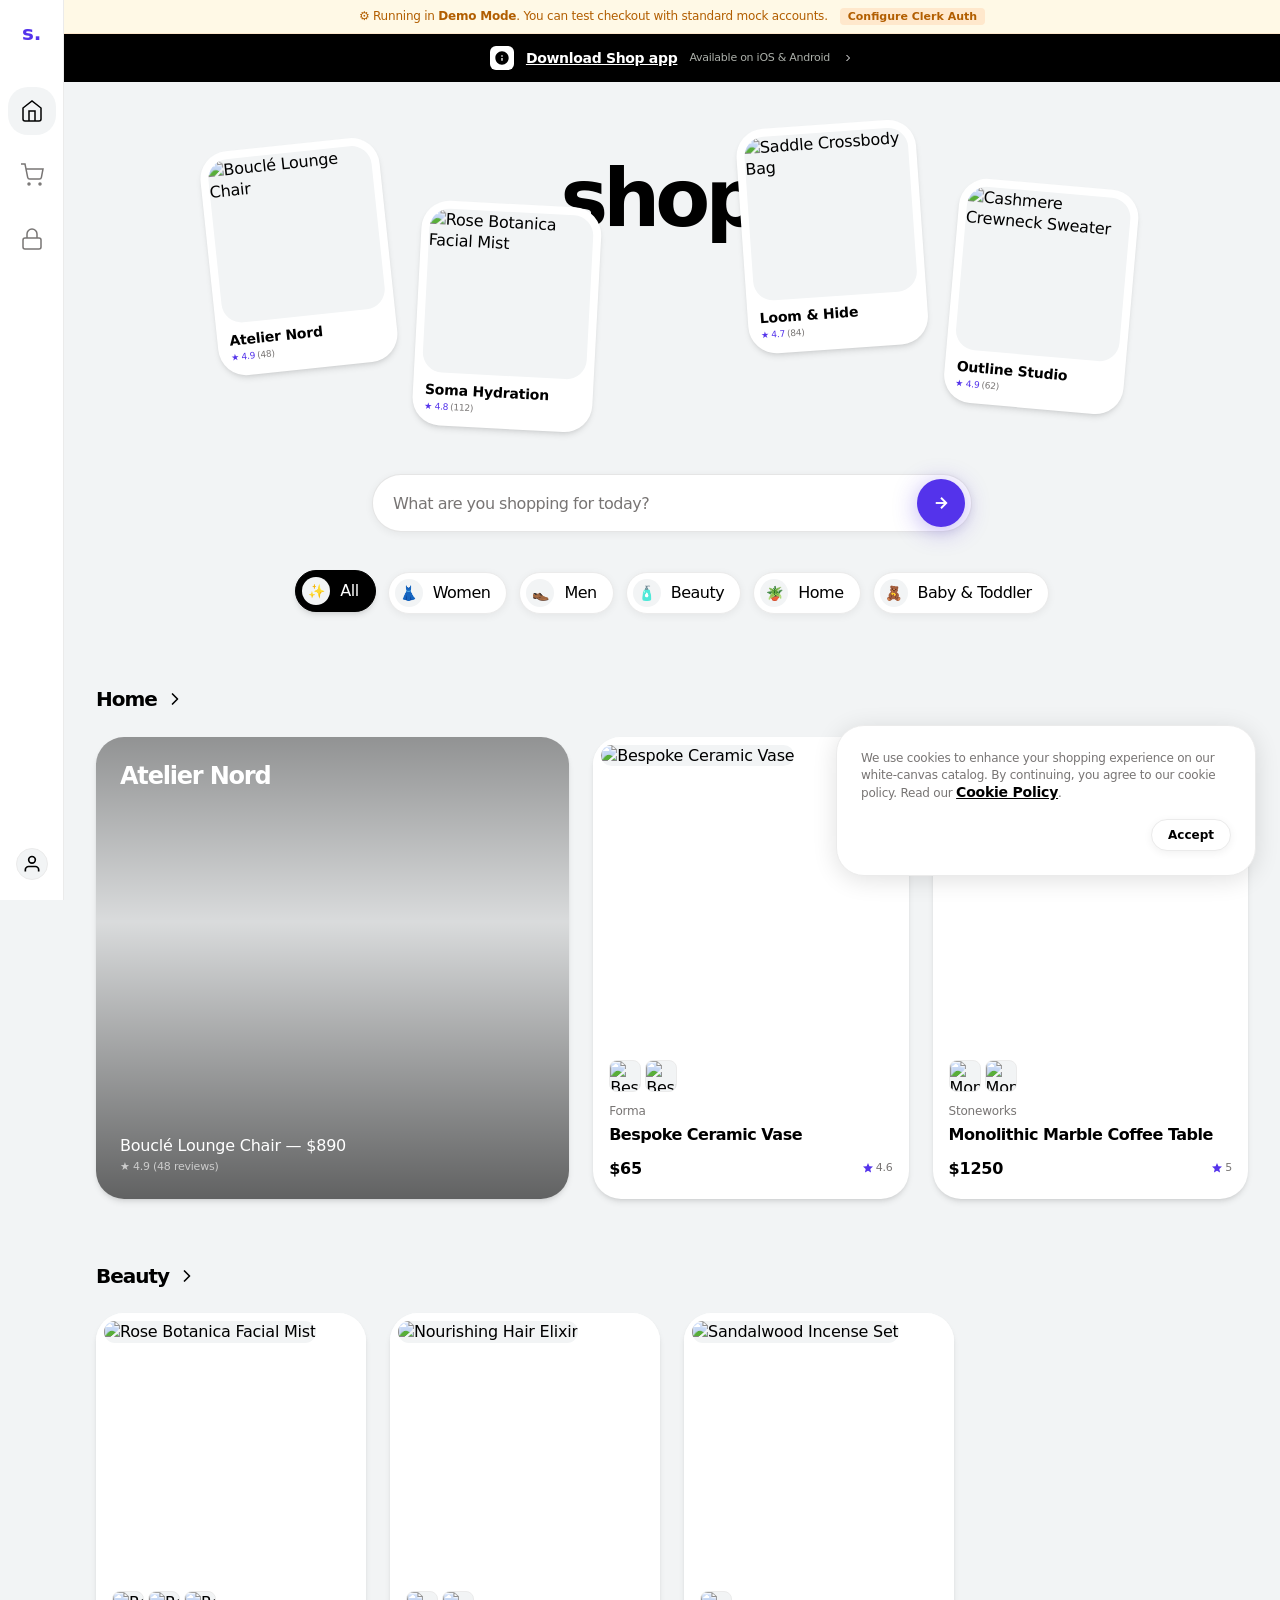
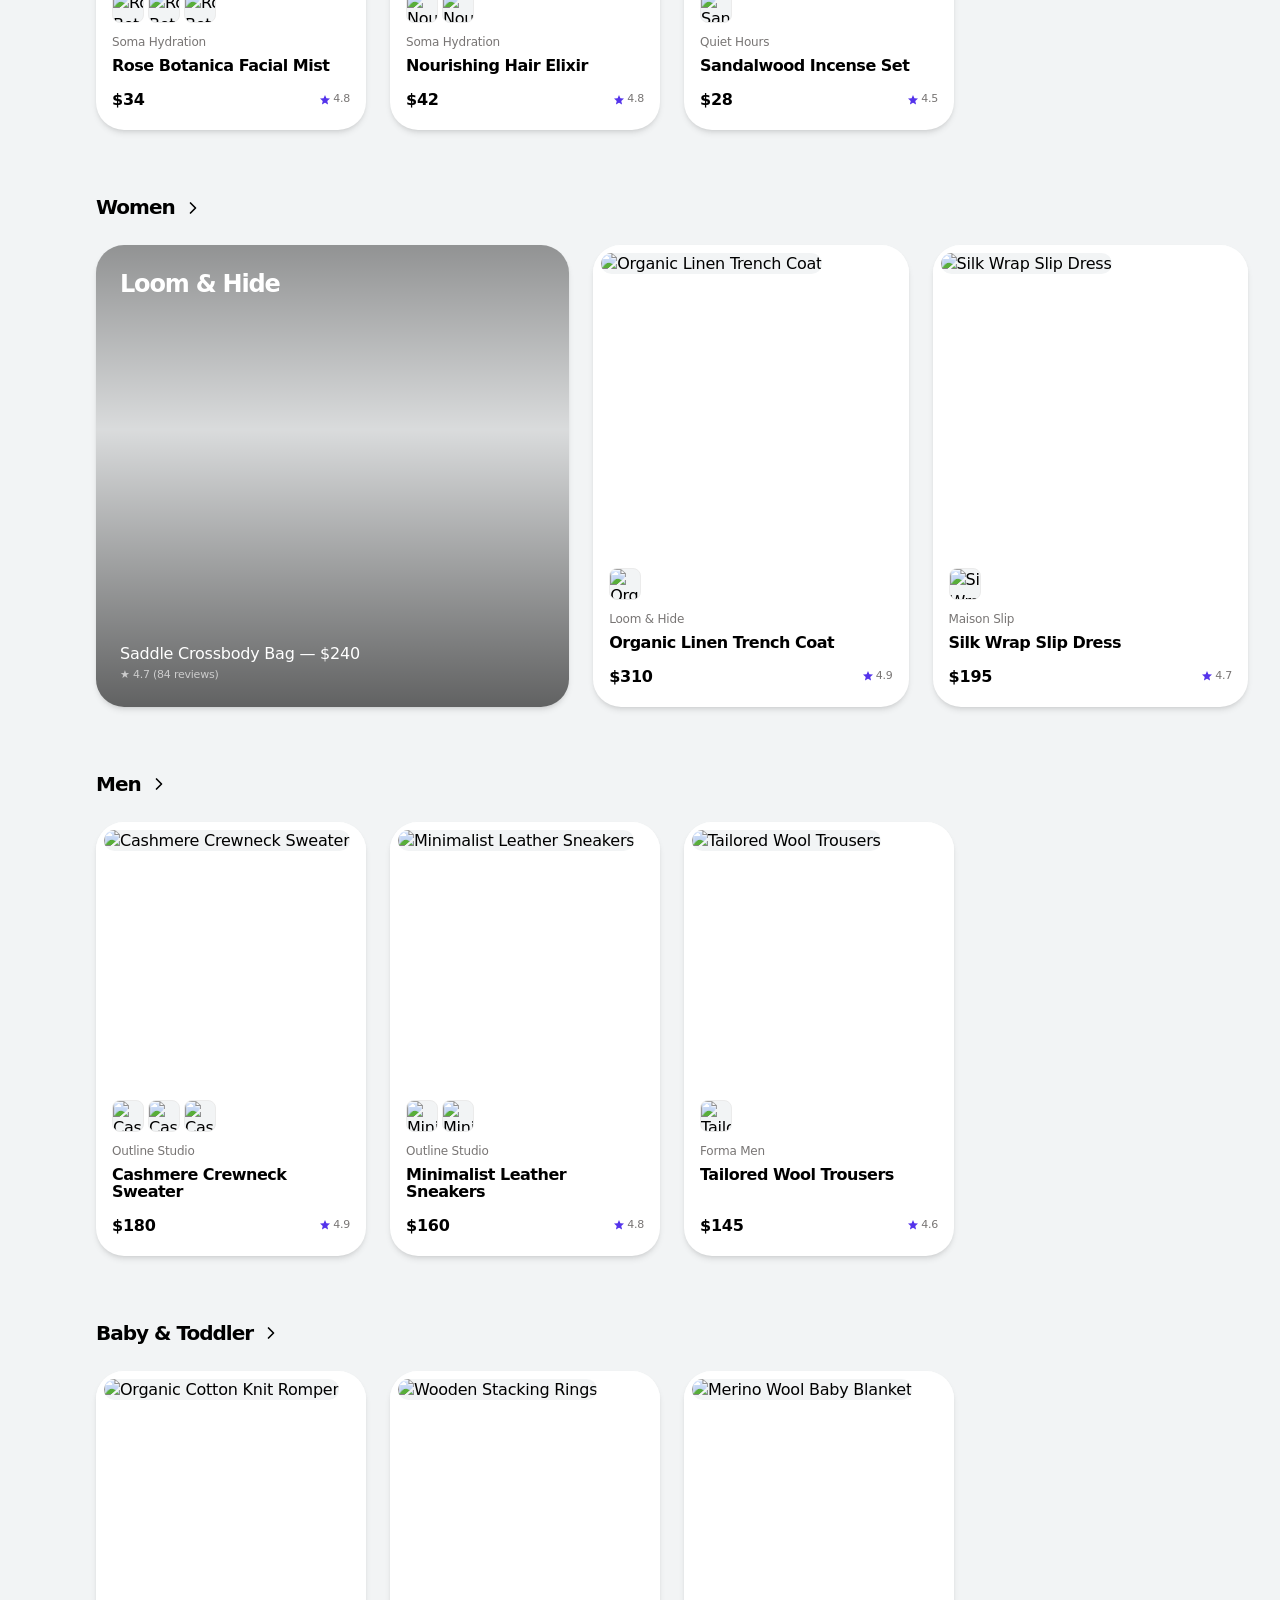
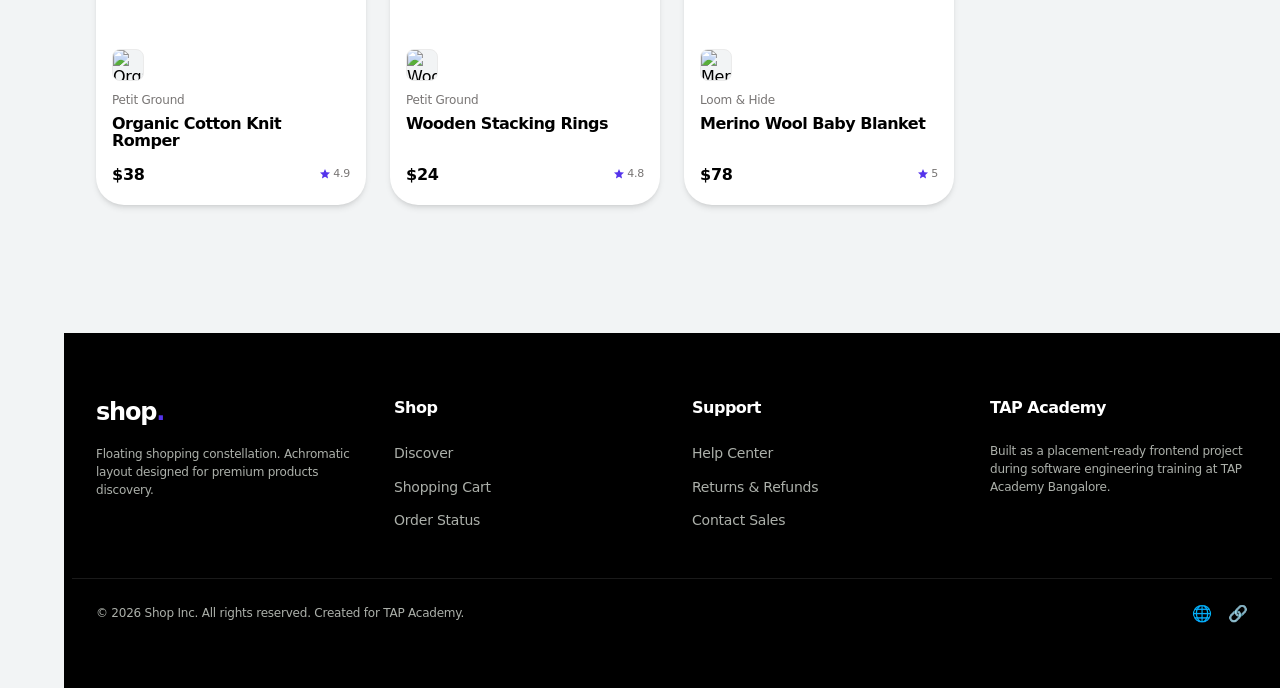
==== index.html @ f5c94510 "Initial commit: Shop floating shopping constellation storefront with Clerk auth fallback" ====
<!DOCTYPE html>
<html lang="en">
<head>
  <meta charset="UTF-8">
  <meta name="viewport" content="width=device-width, initial-scale=1.0">
  <title>Shop — Floating Shopping Constellation</title>
  <!-- SEO Meta Tags -->
  <meta name="description" content="Shop runs on a white-canvas discovery model where premium products float as large, heavily-rounded cards above a centered search bar.">
  <link rel="stylesheet" href="index.css">
</head>
<body>
  <div class="app-container">
    <!-- Persistent Left Sidebar Nav Rail -->
    <aside class="sidebar-nav-rail">
      <div class="sidebar-logo" onclick="window.location.href='index.html'">s<span>.</span></div>
      
      <nav class="sidebar-menu">
        <a href="index.html" class="sidebar-item active" id="nav-home" title="Discover">
          <svg viewBox="0 0 24 24">
            <path d="M3 9l9-7 9 7v11a2 2 0 0 1-2 2H5a2 2 0 0 1-2-2z"/>
            <polyline points="9 22 9 12 15 12 15 22"/>
          </svg>
        </a>
        <a href="cart.html" class="sidebar-item" id="nav-cart" title="Shopping Cart">
          <svg viewBox="0 0 24 24">
            <circle cx="9" cy="21" r="1"/>
            <circle cx="20" cy="21" r="1"/>
            <path d="M1 1h4l2.68 13.39a2 2 0 0 0 2 1.61h9.72a2 2 0 0 0 2-1.61L23 6H6"/>
          </svg>
          <span class="cart-badge" style="display: none;">0</span>
        </a>
        <a href="checkout.html" class="sidebar-item" id="nav-checkout" title="Checkout">
          <svg viewBox="0 0 24 24">
            <rect x="3" y="11" width="18" height="11" rx="2" ry="2"/>
            <path d="M7 11V7a5 5 0 0 1 10 0v4"/>
          </svg>
        </a>
      </nav>

      <div class="sidebar-profile" id="user-profile-trigger" title="Account Login">
        <!-- Rendered dynamically by app.js -->
      </div>
    </aside>

    <!-- Main Workspace -->
    <div class="main-wrapper">
      <!-- App Download Banner -->
      <header class="app-download-banner">
        <div class="app-icon">
          <svg viewBox="0 0 24 24"><path d="M12 2C6.48 2 2 6.48 2 12s4.48 10 10 10 10-4.48 10-10S17.52 2 12 2zm1 14h-2v-4h2v4zm0-6h-2V8h2v2z"/></svg>
        </div>
        <a href="https://shop.app" target="_blank" class="app-link">Download Shop app</a>
        <span class="app-subtext">Available on iOS & Android</span>
        <svg class="app-banner-arrow" viewBox="0 0 24 24"><polyline points="9 18 15 12 9 6"/></svg>
      </header>

      <!-- Page Content -->
      <main class="content-container">
        <!-- Hero Section with Floating Shopping Constellation -->
        <section class="hero-section">
          <div class="hero-constellation" id="constellation-wrapper">
            <!-- Floating cards rendered dynamically by app.js -->
          </div>
          <h1 class="brand-wordmark">shop<span>.</span></h1>
        </section>

        <!-- Search with Violet Submit -->
        <div class="search-container" style="margin: 0 auto var(--spacing-32) auto;">
          <div class="search-input-wrapper">
            <input type="text" id="shop-search-input" class="search-input" placeholder="What are you shopping for today?">
            <button id="shop-search-btn" class="search-submit-btn" aria-label="Submit Search">
              <svg viewBox="0 0 24 24"><line x1="5" y1="12" x2="19" y2="12"/><polyline points="12 5 19 12 12 19"/></svg>
            </button>
          </div>
        </div>

        <!-- Category Pills Row -->
        <div class="category-pills-row" id="category-pills-container">
          <!-- Rendered dynamically by app.js -->
        </div>

        <!-- Store Sections (Grids / Composer) -->
        <div id="store-sections">
          <!-- Rendered dynamically by app.js -->
        </div>
      </main>

      <!-- Footer -->
      <footer>
        <div class="footer-container">
          <div class="footer-col">
            <div class="footer-logo">shop<span>.</span></div>
            <p class="footer-desc">Floating shopping constellation. Achromatic layout designed for premium products discovery.</p>
          </div>
          <div class="footer-col">
            <h4 class="footer-heading">Shop</h4>
            <ul class="footer-links">
              <li><a href="index.html" class="footer-link">Discover</a></li>
              <li><a href="cart.html" class="footer-link">Shopping Cart</a></li>
              <li><a href="checkout.html" class="footer-link">Order Status</a></li>
            </ul>
          </div>
          <div class="footer-col">
            <h4 class="footer-heading">Support</h4>
            <ul class="footer-links">
              <li><a href="#" class="footer-link">Help Center</a></li>
              <li><a href="#" class="footer-link">Returns & Refunds</a></li>
              <li><a href="#" class="footer-link">Contact Sales</a></li>
            </ul>
          </div>
          <div class="footer-col">
            <h4 class="footer-heading">TAP Academy</h4>
            <p class="footer-desc">Built as a placement-ready frontend project during software engineering training at TAP Academy Bangalore.</p>
          </div>
        </div>
        <div class="footer-bottom">
          <div class="footer-copy">&copy; 2026 Shop Inc. All rights reserved. Created for TAP Academy.</div>
          <div class="footer-socials">
            <a href="https://thetapacademy.com" target="_blank" class="footer-social-link" aria-label="Website">🌐</a>
            <a href="https://in.linkedin.com/company/thetapacademy" target="_blank" class="footer-social-link" aria-label="LinkedIn">🔗</a>
          </div>
        </div>
      </footer>
    </div>
  </div>

  <!-- JavaScript Modules -->
  <script src="config.js"></script>
  <script src="products.js"></script>
  <script src="app.js"></script>
</body>
</html>
---- index.css ----
:root {
  /* Colors */
  --color-canvas-mist: #f2f4f5;
  --color-pure-white: #ffffff;
  --color-ink-black: #000000;
  --color-faint-border: #ebebeb;
  --color-muted-gray: #787574;
  --color-cool-stone: #cccccc;
  --color-warm-fog: #acb0aa;
  --color-shop-violet: #5433eb;
  --color-violet-wash: #c0b5f3;
  --color-slate-ink: #332f2d;
  --color-ash-veil: #665a54;

  /* Typography — Font Families */
  --font-gt-standard: 'Inter', ui-sans-serif, system-ui, -apple-system, BlinkMacSystemFont, "Segoe UI", Roboto, sans-serif;
  --font-shopify-sans: 'Inter', ui-sans-serif, system-ui, -apple-system, BlinkMacSystemFont, "Segoe UI", Roboto, sans-serif;

  /* Typography — Scale & Tracking */
  --text-display: 20px;
  --tracking-display: -0.05em;
  --text-body-lg: 16px;
  --tracking-body-lg: -0.031em;
  --text-body: 14px;
  --tracking-body: -0.014em;
  --text-body-sm: 12px;
  --tracking-body-sm: -0.017em;
  --text-caption: 11px;
  --tracking-caption: -0.02px;
  --text-micro: 9px;
  --tracking-micro: -0.058em;

  /* Line Heights */
  --leading-tight: 1.10;
  --leading-normal: 1.33;
  --leading-relaxed: 1.38;

  /* Spacing */
  --spacing-4: 4px;
  --spacing-6: 6px;
  --spacing-8: 8px;
  --spacing-10: 10px;
  --spacing-11: 11px;
  --spacing-12: 12px;
  --spacing-16: 16px;
  --spacing-20: 20px;
  --spacing-24: 24px;
  --spacing-32: 32px;
  --spacing-38: 38px;
  --spacing-40: 40px;
  --spacing-48: 48px;
  --spacing-64: 64px;

  /* Layout */
  --page-max-width: 1200px;
  --section-gap: 64px;
  --element-gap: 12px;

  /* Border Radii */
  --radius-cards: 28px;
  --radius-inner-img: 20px;
  --radius-chips: 9999px;
  --radius-pills: 20px;
  --radius-inputs: 9999px;
  --radius-search: 9999px;
  --radius-buttons: 9999px;

  /* Shadows */
  --shadow-sm: rgba(0, 0, 0, 0.06) 0px 2px 8px 0px;
  --shadow-sm-2: rgba(0, 0, 0, 0.1) 0px 4px 6px -1px, rgba(0, 0, 0, 0.1) 0px 2px 4px -2px;
  --shadow-lg: rgba(0, 0, 0, 0.12) 0px 4px 24px 0px;
  --shadow-lg-2: rgba(69, 36, 219, 0.34) 0px 4px 24px 0px;

  /* Surfaces */
  --surface-canvas: var(--color-canvas-mist);
  --surface-surface: var(--color-pure-white);
  --surface-elevated-card: var(--color-pure-white);
}

/* Base Styles & Resets */
* {
  box-sizing: border-box;
  margin: 0;
  padding: 0;
}

body {
  font-family: var(--font-gt-standard);
  background-color: var(--surface-canvas);
  color: var(--color-ink-black);
  -webkit-font-smoothing: antialiased;
  -moz-osx-font-smoothing: grayscale;
  line-height: var(--leading-normal);
  letter-spacing: var(--tracking-body);
}

a {
  color: inherit;
  text-decoration: none;
  transition: opacity 0.2s ease;
}

a:hover {
  opacity: 0.8;
}

button {
  font-family: inherit;
  border: none;
  background: none;
  cursor: pointer;
  outline: none;
}

input {
  font-family: inherit;
  border: none;
  outline: none;
}

/* App Layout Structure */
.app-container {
  display: flex;
  min-height: 100vh;
}

/* Sidebar Nav Rail */
.sidebar-nav-rail {
  width: 64px;
  background-color: var(--surface-surface);
  position: fixed;
  top: 0;
  left: 0;
  bottom: 0;
  display: flex;
  flex-direction: column;
  align-items: center;
  padding: var(--spacing-20) 0;
  z-index: 100;
  justify-content: space-between;
  border-right: 1px solid var(--color-faint-border);
}

.sidebar-logo {
  font-size: 20px;
  font-weight: 700;
  color: var(--color-shop-violet);
  margin-bottom: var(--spacing-40);
  cursor: pointer;
}

.sidebar-menu {
  display: flex;
  flex-direction: column;
  gap: var(--spacing-16);
  flex-grow: 1;
}

.sidebar-item {
  width: 48px;
  height: 48px;
  display: flex;
  align-items: center;
  justify-content: center;
  border-radius: var(--radius-pills);
  color: var(--color-muted-gray);
  transition: all 0.2s cubic-bezier(0.16, 1, 0.3, 1);
  position: relative;
}

.sidebar-item svg {
  width: 24px;
  height: 24px;
  stroke: currentColor;
  stroke-width: 1.5;
  fill: none;
}

.sidebar-item:hover, .sidebar-item.active {
  color: var(--color-ink-black);
  background-color: var(--color-canvas-mist);
}

.sidebar-item .cart-badge {
  position: absolute;
  top: 4px;
  right: 4px;
  background-color: var(--color-shop-violet);
  color: var(--color-pure-white);
  font-size: var(--text-micro);
  font-weight: 700;
  min-width: 16px;
  height: 16px;
  border-radius: 50%;
  display: flex;
  align-items: center;
  justify-content: center;
  padding: 0 4px;
  border: 1px solid var(--color-pure-white);
}

.sidebar-profile {
  width: 32px;
  height: 32px;
  border-radius: 50%;
  border: 1px solid var(--color-faint-border);
  overflow: hidden;
  cursor: pointer;
  display: flex;
  align-items: center;
  justify-content: center;
  background-color: var(--color-canvas-mist);
}

.sidebar-profile img {
  width: 100%;
  height: 100%;
  object-fit: cover;
}

/* Main Content Area */
.main-wrapper {
  margin-left: 64px;
  flex-grow: 1;
  display: flex;
  flex-direction: column;
  min-height: 100vh;
}

/* App Download Banner */
.app-download-banner {
  background-color: var(--color-ink-black);
  color: var(--color-pure-white);
  height: 48px;
  display: flex;
  align-items: center;
  justify-content: center;
  gap: var(--spacing-12);
  padding: 0 var(--spacing-16);
  font-family: var(--font-shopify-sans);
  z-index: 90;
  width: 100%;
}

.app-icon {
  width: 24px;
  height: 24px;
  border-radius: 6px;
  background-color: var(--color-pure-white);
  display: flex;
  align-items: center;
  justify-content: center;
}

.app-icon svg {
  width: 16px;
  height: 16px;
  fill: var(--color-ink-black);
}

.app-link {
  font-size: var(--text-body);
  font-weight: 700;
  text-decoration: underline;
  letter-spacing: -0.023em;
}

.app-subtext {
  font-size: var(--text-caption);
  color: var(--color-warm-fog);
  letter-spacing: -0.023em;
}

.app-banner-arrow {
  width: 12px;
  height: 12px;
  fill: none;
  stroke: var(--color-pure-white);
  stroke-width: 2;
}

/* Page Contents */
.content-container {
  max-width: var(--page-max-width);
  width: 100%;
  margin: 0 auto;
  padding: var(--spacing-64) var(--spacing-24);
  flex-grow: 1;
}

/* Hero Section */
.hero-section {
  display: flex;
  flex-direction: column;
  align-items: center;
  margin-bottom: var(--spacing-48);
  position: relative;
  width: 100%;
}

/* Floating Constellation Layout */
.hero-constellation {
  display: flex;
  justify-content: center;
  align-items: center;
  position: relative;
  height: 260px;
  width: 100%;
  margin-bottom: var(--spacing-20);
  overflow: visible;
}

/* Wordmark styling */
.brand-wordmark {
  font-size: 80px;
  font-weight: 800;
  color: var(--color-ink-black);
  text-transform: lowercase;
  letter-spacing: -0.06em;
  position: absolute;
  z-index: 1;
  text-align: center;
  pointer-events: none;
}

.brand-wordmark span {
  color: var(--color-shop-violet);
}

/* Floating Cards in Constellation */
.constellation-card {
  position: absolute;
  width: 180px;
  background-color: var(--surface-elevated-card);
  border-radius: var(--radius-cards);
  box-shadow: var(--shadow-sm-2);
  padding: 8px;
  z-index: 2;
  transition: transform 0.5s cubic-bezier(0.16, 1, 0.3, 1), box-shadow 0.3s ease;
  cursor: pointer;
}

.constellation-card:hover {
  transform: translateY(-8px) scale(1.05) !important;
  box-shadow: var(--shadow-lg);
  z-index: 10;
}

.constellation-card .card-img-wrapper {
  aspect-ratio: 1;
  border-radius: var(--radius-inner-img);
  overflow: hidden;
  margin-bottom: var(--spacing-8);
  background-color: var(--color-canvas-mist);
}

.constellation-card img {
  width: 100%;
  height: 100%;
  object-fit: cover;
}

.constellation-card .card-info {
  padding: 0 var(--spacing-4) var(--spacing-4) var(--spacing-4);
}

.constellation-card .brand-name {
  font-size: var(--text-body);
  font-weight: 600;
  letter-spacing: -0.014em;
  color: var(--color-ink-black);
  white-space: nowrap;
  overflow: hidden;
  text-overflow: ellipsis;
}

.constellation-card .rating-row {
  display: flex;
  align-items: center;
  gap: 2px;
  font-size: var(--text-micro);
  color: var(--color-muted-gray);
  margin-top: 2px;
}

.constellation-card .rating-stars {
  color: var(--color-shop-violet);
}

/* Constellation Placement */
.constellation-card.pos-left {
  left: 10%;
  transform: rotate(-6deg) translateY(-20px);
}

.constellation-card.pos-center-left {
  left: 28%;
  transform: rotate(3deg) translateY(40px);
}

.constellation-card.pos-center-right {
  right: 28%;
  transform: rotate(-4deg) translateY(-40px);
}

.constellation-card.pos-right {
  right: 10%;
  transform: rotate(5deg) translateY(20px);
}

/* Search Bar Container */
.search-container {
  width: 100%;
  max-width: 600px;
  position: relative;
  margin-bottom: var(--spacing-32);
  z-index: 20;
}

.search-input-wrapper {
  background-color: var(--surface-surface);
  border-radius: var(--radius-search);
  border: 1px solid rgba(0, 0, 0, 0.1);
  padding: 4px var(--spacing-6) 4px var(--spacing-20);
  display: flex;
  align-items: center;
  justify-content: space-between;
  box-shadow: var(--shadow-sm);
  transition: border-color 0.2s ease, box-shadow 0.2s ease;
}

.search-input-wrapper:focus-within {
  border-color: rgba(84, 51, 235, 0.3);
  box-shadow: 0 0 0 4px rgba(84, 51, 235, 0.08), var(--shadow-sm);
}

.search-input {
  font-size: var(--text-body-lg);
  letter-spacing: var(--tracking-body-lg);
  color: var(--color-ink-black);
  width: calc(100% - 60px);
  background: transparent;
}

.search-input::placeholder {
  color: var(--color-muted-gray);
}

.search-submit-btn {
  width: 48px;
  height: 48px;
  border-radius: 50%;
  background-color: var(--color-shop-violet);
  box-shadow: var(--shadow-lg-2);
  display: flex;
  align-items: center;
  justify-content: center;
  color: var(--color-pure-white);
  transition: transform 0.2s cubic-bezier(0.16, 1, 0.3, 1), background-color 0.2s ease;
}

.search-submit-btn:hover {
  transform: scale(1.05);
  background-color: #4321d4;
}

.search-submit-btn svg {
  width: 18px;
  height: 18px;
  fill: none;
  stroke: currentColor;
  stroke-width: 2.5;
}

/* Category Pills Row */
.category-pills-row {
  width: 100%;
  display: flex;
  justify-content: center;
  gap: var(--spacing-12);
  margin-bottom: var(--spacing-64);
  overflow-x: auto;
  padding: 8px;
  scrollbar-width: none;
}

.category-pills-row::-webkit-scrollbar {
  display: none;
}

.category-pill {
  background-color: var(--surface-surface);
  border: 1px solid var(--color-faint-border);
  box-shadow: var(--shadow-sm);
  padding: var(--spacing-6) var(--spacing-16) var(--spacing-6) var(--spacing-6);
  border-radius: var(--radius-chips);
  display: flex;
  align-items: center;
  gap: var(--spacing-10);
  cursor: pointer;
  transition: all 0.2s cubic-bezier(0.16, 1, 0.3, 1);
  white-space: nowrap;
}

.category-pill:hover, .category-pill.active {
  transform: translateY(-2px);
  box-shadow: var(--shadow-sm-2);
  border-color: var(--color-cool-stone);
}

.category-pill.active {
  background-color: var(--color-ink-black);
  border-color: var(--color-ink-black);
  color: var(--color-pure-white);
}

.category-pill-icon {
  width: 28px;
  height: 28px;
  border-radius: 50%;
  display: flex;
  align-items: center;
  justify-content: center;
  font-size: 14px;
}

.category-pill-label {
  font-size: var(--text-body-lg);
  font-weight: 400;
  letter-spacing: var(--tracking-body-lg);
}

/* Category Section */
.category-section {
  margin-bottom: var(--section-gap);
}

.category-header {
  display: flex;
  align-items: center;
  gap: var(--spacing-8);
  margin-bottom: var(--spacing-24);
  cursor: pointer;
  width: fit-content;
}

.category-title {
  font-size: var(--text-display);
  font-weight: 600;
  letter-spacing: var(--tracking-display);
  color: var(--color-ink-black);
}

.category-header svg {
  width: 20px;
  height: 20px;
  fill: none;
  stroke: var(--color-ink-black);
  stroke-width: 2;
  transition: transform 0.2s ease;
}

.category-header:hover svg {
  transform: translateX(4px);
}

/* Layout Composer: 2-column or 4-column */
.product-grid {
  display: grid;
  grid-template-columns: repeat(4, 1fr);
  gap: 24px;
}

.product-grid.composition-2 {
  grid-template-columns: 1.5fr 1fr 1fr;
}

@media (max-width: 1024px) {
  .product-grid {
    grid-template-columns: repeat(3, 1fr);
  }
  .product-grid.composition-2 {
    grid-template-columns: repeat(2, 1fr);
  }
}

@media (max-width: 768px) {
  .product-grid {
    grid-template-columns: repeat(2, 1fr);
  }
  .product-grid.composition-2 {
    grid-template-columns: 1fr;
  }
}

@media (max-width: 480px) {
  .product-grid {
    grid-template-columns: 1fr;
  }
}

/* Brand Spotlight / Product Cards */
.product-card {
  background-color: var(--surface-surface);
  border-radius: var(--radius-cards);
  box-shadow: var(--shadow-sm-2);
  overflow: hidden;
  display: flex;
  flex-direction: column;
  transition: transform 0.4s cubic-bezier(0.16, 1, 0.3, 1), box-shadow 0.3s ease;
  position: relative;
  text-decoration: none;
  cursor: pointer;
}

.product-card:hover {
  transform: translateY(-8px);
  box-shadow: var(--shadow-lg);
}

.product-card-img-wrapper {
  width: 100%;
  aspect-ratio: 1;
  padding: var(--spacing-8);
  background-color: var(--surface-surface);
}

.product-card-img {
  width: 100%;
  height: 100%;
  object-fit: cover;
  border-radius: var(--radius-inner-img);
  background-color: var(--color-canvas-mist);
  transition: transform 0.5s cubic-bezier(0.16, 1, 0.3, 1);
}

.product-card:hover .product-card-img {
  transform: scale(1.02);
}

.product-card-body {
  padding: 0 var(--spacing-16) var(--spacing-20) var(--spacing-16);
  display: flex;
  flex-direction: column;
  gap: var(--spacing-6);
  flex-grow: 1;
}

.product-card-brand {
  font-size: var(--text-body-sm);
  font-weight: 500;
  color: var(--color-muted-gray);
  letter-spacing: var(--tracking-body-sm);
}

.product-card-title {
  font-size: var(--text-body-lg);
  font-weight: 600;
  color: var(--color-ink-black);
  letter-spacing: var(--tracking-body-lg);
  line-height: var(--leading-tight);
}

.product-card-meta {
  display: flex;
  justify-content: space-between;
  align-items: center;
  margin-top: auto;
  padding-top: var(--spacing-8);
}

.product-card-price {
  font-size: var(--text-body-lg);
  font-weight: 700;
  color: var(--color-ink-black);
}

.product-card-rating {
  display: flex;
  align-items: center;
  gap: 2px;
  font-size: var(--text-caption);
  color: var(--color-muted-gray);
}

.product-card-rating svg {
  width: 12px;
  height: 12px;
  fill: var(--color-shop-violet);
  stroke: none;
}

/* Thumbnail Swatches inside Card */
.product-card-thumbnails {
  display: flex;
  gap: var(--spacing-4);
  margin-top: var(--spacing-8);
  padding: 0 var(--spacing-16) var(--spacing-12) var(--spacing-16);
}

.thumbnail-swatch {
  width: 32px;
  height: 32px;
  border-radius: 8px;
  overflow: hidden;
  border: 1px solid var(--color-faint-border);
  cursor: pointer;
  background-color: var(--color-canvas-mist);
}

.thumbnail-swatch img {
  width: 100%;
  height: 100%;
  object-fit: cover;
}

/* Product Type Hero Image (Wide overlay card) */
.product-hero-tile {
  grid-column: span 1;
  background-color: var(--surface-accent-product-image);
  border-radius: var(--radius-cards);
  overflow: hidden;
  position: relative;
  color: var(--color-pure-white);
  min-height: 320px;
  display: flex;
  flex-direction: column;
  justify-content: space-between;
  padding: var(--spacing-24);
  background-size: cover;
  background-position: center;
  box-shadow: var(--shadow-sm-2);
  transition: transform 0.4s cubic-bezier(0.16, 1, 0.3, 1), box-shadow 0.3s ease;
  cursor: pointer;
}

.product-hero-tile::before {
  content: '';
  position: absolute;
  top: 0;
  left: 0;
  right: 0;
  bottom: 0;
  background: linear-gradient(to bottom, rgba(0,0,0,0.4) 0%, rgba(0,0,0,0.1) 40%, rgba(0,0,0,0.6) 100%);
  z-index: 1;
}

.product-hero-tile:hover {
  transform: translateY(-8px);
  box-shadow: var(--shadow-lg);
}

.product-hero-content {
  position: relative;
  z-index: 2;
  display: flex;
  flex-direction: column;
  height: 100%;
  justify-content: space-between;
}

.product-hero-brand {
  font-size: 24px;
  font-weight: 700;
  letter-spacing: -0.05em;
}

.product-hero-details {
  display: flex;
  flex-direction: column;
  gap: var(--spacing-4);
}

.product-hero-title {
  font-size: var(--text-body-lg);
  font-weight: 400;
}

.product-hero-rating {
  font-size: var(--text-caption);
  color: var(--color-cool-stone);
}

/* Product Image Tile with Overlay Label */
.product-image-tile {
  position: relative;
  border-radius: var(--radius-cards);
  overflow: hidden;
  aspect-ratio: 0.75;
  box-shadow: var(--shadow-sm-2);
  cursor: pointer;
  transition: transform 0.4s cubic-bezier(0.16, 1, 0.3, 1);
}

.product-image-tile:hover {
  transform: translateY(-8px);
}

.product-image-tile img {
  width: 100%;
  height: 100%;
  object-fit: cover;
}

.tile-overlay-label {
  position: absolute;
  bottom: var(--spacing-16);
  left: var(--spacing-16);
  background-color: rgba(255, 255, 255, 0.9);
  backdrop-filter: blur(8px);
  border-radius: 12px;
  padding: var(--spacing-12) var(--spacing-16);
  font-size: var(--text-body);
  font-weight: 600;
  color: var(--color-ink-black);
  box-shadow: var(--shadow-sm);
}

/* Product Details Page Layout */
.product-detail-layout {
  display: grid;
  grid-template-columns: 1.2fr 1fr;
  gap: var(--spacing-48);
  align-items: start;
}

@media (max-width: 900px) {
  .product-detail-layout {
    grid-template-columns: 1fr;
    gap: var(--spacing-32);
  }
}

.detail-gallery {
  display: flex;
  flex-direction: column;
  gap: var(--spacing-16);
}

.main-image-wrapper {
  background-color: var(--surface-surface);
  border-radius: var(--radius-cards);
  overflow: hidden;
  box-shadow: var(--shadow-sm-2);
  aspect-ratio: 1;
  padding: var(--spacing-16);
}

.main-image-wrapper img {
  width: 100%;
  height: 100%;
  object-fit: contain;
  border-radius: var(--radius-inner-img);
  background-color: var(--color-canvas-mist);
}

.gallery-thumbnails {
  display: flex;
  gap: var(--spacing-12);
}

.gallery-thumbnail {
  width: 80px;
  height: 80px;
  border-radius: var(--radius-pills);
  overflow: hidden;
  cursor: pointer;
  border: 2px solid transparent;
  background-color: var(--surface-surface);
  box-shadow: var(--shadow-sm);
}

.gallery-thumbnail.active {
  border-color: var(--color-shop-violet);
}

.gallery-thumbnail img {
  width: 100%;
  height: 100%;
  object-fit: cover;
}

.detail-info {
  display: flex;
  flex-direction: column;
  gap: var(--spacing-24);
  background-color: var(--surface-surface);
  border-radius: var(--radius-cards);
  padding: var(--spacing-32);
  box-shadow: var(--shadow-sm-2);
}

.detail-brand {
  font-size: var(--text-body-lg);
  font-weight: 500;
  color: var(--color-muted-gray);
  letter-spacing: var(--tracking-body-lg);
}

.detail-title {
  font-size: 28px;
  font-weight: 700;
  letter-spacing: -0.04em;
  line-height: var(--leading-tight);
}

.detail-rating {
  display: flex;
  align-items: center;
  gap: var(--spacing-8);
  font-size: var(--text-body-sm);
  color: var(--color-muted-gray);
}

.detail-rating .stars {
  color: var(--color-shop-violet);
}

.detail-price {
  font-size: 24px;
  font-weight: 700;
  color: var(--color-ink-black);
}

.detail-description {
  font-size: var(--text-body-lg);
  letter-spacing: var(--tracking-body-lg);
  color: var(--color-muted-gray);
  line-height: 1.5;
}

.detail-specs {
  display: flex;
  flex-direction: column;
  gap: var(--spacing-8);
  border-top: 1px solid var(--color-faint-border);
  padding-top: var(--spacing-16);
}

.spec-row {
  display: flex;
  justify-content: space-between;
  font-size: var(--text-body);
}

.spec-label {
  color: var(--color-muted-gray);
}

.spec-value {
  font-weight: 600;
}

.add-to-cart-btn {
  background-color: var(--color-shop-violet);
  color: var(--color-pure-white);
  font-size: var(--text-body-lg);
  font-weight: 600;
  letter-spacing: var(--tracking-body-lg);
  padding: var(--spacing-16) var(--spacing-32);
  border-radius: var(--radius-buttons);
  box-shadow: var(--shadow-lg-2);
  transition: all 0.2s cubic-bezier(0.16, 1, 0.3, 1);
  display: flex;
  align-items: center;
  justify-content: center;
  gap: var(--spacing-12);
  width: 100%;
}

.add-to-cart-btn:hover {
  transform: translateY(-2px);
  background-color: #4321d4;
  box-shadow: 0 6px 20px rgba(69, 36, 219, 0.45);
}

.add-to-cart-btn:active {
  transform: translateY(1px);
}

/* Shopping Cart Page Layout */
.cart-layout {
  display: grid;
  grid-template-columns: 1.8fr 1fr;
  gap: var(--spacing-32);
  align-items: start;
}

@media (max-width: 900px) {
  .cart-layout {
    grid-template-columns: 1fr;
  }
}

.cart-items-container {
  display: flex;
  flex-direction: column;
  gap: var(--spacing-16);
}

.cart-item {
  background-color: var(--surface-surface);
  border-radius: var(--radius-cards);
  padding: var(--spacing-16);
  display: flex;
  gap: var(--spacing-16);
  align-items: center;
  box-shadow: var(--shadow-sm-2);
}

.cart-item-image {
  width: 80px;
  height: 80px;
  border-radius: var(--radius-inner-img);
  overflow: hidden;
  background-color: var(--color-canvas-mist);
  flex-shrink: 0;
}

.cart-item-image img {
  width: 100%;
  height: 100%;
  object-fit: cover;
}

.cart-item-details {
  flex-grow: 1;
  display: flex;
  flex-direction: column;
  gap: var(--spacing-4);
}

.cart-item-brand {
  font-size: var(--text-body-sm);
  color: var(--color-muted-gray);
}

.cart-item-title {
  font-size: var(--text-body-lg);
  font-weight: 600;
  color: var(--color-ink-black);
}

.cart-item-price {
  font-size: var(--text-body-lg);
  font-weight: 700;
}

.cart-item-controls {
  display: flex;
  align-items: center;
  gap: var(--spacing-16);
}

.quantity-controller {
  display: flex;
  align-items: center;
  border: 1px solid var(--color-faint-border);
  border-radius: var(--radius-pills);
  background-color: var(--color-canvas-mist);
  padding: 4px;
}

.quantity-btn {
  width: 28px;
  height: 28px;
  border-radius: 50%;
  background-color: var(--surface-surface);
  box-shadow: var(--shadow-sm);
  display: flex;
  align-items: center;
  justify-content: center;
  font-size: 16px;
  font-weight: bold;
}

.quantity-btn:hover {
  background-color: var(--color-faint-border);
}

.quantity-display {
  width: 32px;
  text-align: center;
  font-size: var(--text-body);
  font-weight: 600;
}

.remove-item-btn {
  color: var(--color-muted-gray);
  padding: 8px;
  border-radius: 50%;
  display: flex;
  align-items: center;
  justify-content: center;
  transition: all 0.2s ease;
}

.remove-item-btn:hover {
  color: #ff3b30;
  background-color: rgba(255, 59, 48, 0.05);
}

.remove-item-btn svg {
  width: 20px;
  height: 20px;
  fill: none;
  stroke: currentColor;
  stroke-width: 1.5;
}

/* Cart Summary Card */
.cart-summary {
  background-color: var(--surface-surface);
  border-radius: var(--radius-cards);
  padding: var(--spacing-32);
  box-shadow: var(--shadow-sm-2);
  display: flex;
  flex-direction: column;
  gap: var(--spacing-20);
}

.summary-title {
  font-size: var(--text-display);
  font-weight: 600;
  letter-spacing: var(--tracking-display);
}

.summary-rows {
  display: flex;
  flex-direction: column;
  gap: var(--spacing-12);
  border-bottom: 1px solid var(--color-faint-border);
  padding-bottom: var(--spacing-20);
}

.summary-row {
  display: flex;
  justify-content: space-between;
  font-size: var(--text-body-lg);
  letter-spacing: var(--tracking-body-lg);
}

.summary-row.total-row {
  font-size: 20px;
  font-weight: 700;
  padding-top: var(--spacing-12);
  color: var(--color-ink-black);
}

.checkout-btn {
  background-color: var(--color-ink-black);
  color: var(--color-pure-white);
  font-size: var(--text-body-lg);
  font-weight: 600;
  padding: var(--spacing-16) var(--spacing-32);
  border-radius: var(--radius-buttons);
  display: flex;
  align-items: center;
  justify-content: center;
  gap: var(--spacing-12);
  transition: all 0.2s ease;
}

.checkout-btn:hover {
  background-color: #222;
  transform: translateY(-2px);
}

.checkout-btn:active {
  transform: translateY(0);
}

/* Empty Cart State */
.empty-cart-state {
  text-align: center;
  padding: var(--spacing-64) var(--spacing-32);
  background-color: var(--surface-surface);
  border-radius: var(--radius-cards);
  box-shadow: var(--shadow-sm-2);
  display: flex;
  flex-direction: column;
  align-items: center;
  gap: var(--spacing-16);
}

.empty-cart-state svg {
  width: 64px;
  height: 64px;
  stroke: var(--color-cool-stone);
  stroke-width: 1;
}

.empty-title {
  font-size: var(--text-display);
  font-weight: 600;
}

.empty-text {
  font-size: var(--text-body-lg);
  color: var(--color-muted-gray);
  max-width: 320px;
}

.shop-now-btn {
  background-color: var(--color-shop-violet);
  color: var(--color-pure-white);
  padding: var(--spacing-12) var(--spacing-24);
  border-radius: var(--radius-buttons);
  font-size: var(--text-body);
  font-weight: 600;
  margin-top: var(--spacing-12);
  box-shadow: var(--shadow-lg-2);
}

/* Checkout Page Specific Styles */
.checkout-container {
  display: grid;
  grid-template-columns: 1.5fr 1fr;
  gap: var(--spacing-32);
  align-items: start;
}

@media (max-width: 900px) {
  .checkout-container {
    grid-template-columns: 1fr;
  }
}

.checkout-form-section {
  background-color: var(--surface-surface);
  border-radius: var(--radius-cards);
  padding: var(--spacing-32);
  box-shadow: var(--shadow-sm-2);
  display: flex;
  flex-direction: column;
  gap: var(--spacing-24);
}

.form-group {
  display: flex;
  flex-direction: column;
  gap: var(--spacing-8);
}

.form-row {
  display: grid;
  grid-template-columns: 1fr 1fr;
  gap: var(--spacing-16);
}

@media (max-width: 600px) {
  .form-row {
    grid-template-columns: 1fr;
  }
}

.form-label {
  font-size: var(--text-body-sm);
  font-weight: 600;
  color: var(--color-muted-gray);
}

.form-input {
  border: 1px solid var(--color-faint-border);
  border-radius: var(--radius-inputs);
  padding: var(--spacing-12) var(--spacing-20);
  font-size: var(--text-body);
  background-color: var(--color-canvas-mist);
  transition: all 0.2s ease;
}

.form-input:focus {
  border-color: var(--color-shop-violet);
  background-color: var(--color-pure-white);
  box-shadow: 0 0 0 3px rgba(84, 51, 235, 0.1);
}

/* Auth Lock Card Overlay */
.auth-lock-card {
  text-align: center;
  padding: var(--spacing-64) var(--spacing-32);
  background-color: var(--surface-surface);
  border-radius: var(--radius-cards);
  box-shadow: var(--shadow-sm-2);
  display: flex;
  flex-direction: column;
  align-items: center;
  gap: var(--spacing-20);
}

.auth-lock-card svg {
  width: 48px;
  height: 48px;
  stroke: var(--color-shop-violet);
  stroke-width: 1.5;
}

.auth-lock-title {
  font-size: var(--text-display);
  font-weight: 700;
}

.auth-lock-text {
  font-size: var(--text-body-lg);
  color: var(--color-muted-gray);
  max-width: 400px;
}

.clerk-login-btn {
  background-color: var(--color-shop-violet);
  color: var(--color-pure-white);
  font-size: var(--text-body-lg);
  font-weight: 600;
  padding: var(--spacing-16) var(--spacing-32);
  border-radius: var(--radius-buttons);
  box-shadow: var(--shadow-lg-2);
  display: flex;
  align-items: center;
  gap: var(--spacing-12);
  transition: all 0.2s cubic-bezier(0.16, 1, 0.3, 1);
}

.clerk-login-btn:hover {
  transform: translateY(-2px);
  background-color: #4321d4;
}

/* Success Order Placed Screen */
.success-container {
  max-width: 600px;
  margin: var(--spacing-64) auto;
  text-align: center;
  background-color: var(--surface-surface);
  border-radius: var(--radius-cards);
  padding: var(--spacing-48) var(--spacing-32);
  box-shadow: var(--shadow-sm-2);
  display: flex;
  flex-direction: column;
  align-items: center;
  gap: var(--spacing-24);
}

.success-icon {
  width: 80px;
  height: 80px;
  border-radius: 50%;
  background-color: rgba(84, 51, 235, 0.1);
  color: var(--color-shop-violet);
  display: flex;
  align-items: center;
  justify-content: center;
}

.success-icon svg {
  width: 40px;
  height: 40px;
  stroke: currentColor;
  stroke-width: 2.5;
  fill: none;
}

.success-title {
  font-size: 28px;
  font-weight: 700;
  letter-spacing: -0.04em;
}

.success-text {
  font-size: var(--text-body-lg);
  color: var(--color-muted-gray);
  line-height: 1.5;
}

.order-number {
  font-size: var(--text-body);
  font-weight: 700;
  color: var(--color-ink-black);
  background-color: var(--color-canvas-mist);
  padding: var(--spacing-8) var(--spacing-16);
  border-radius: var(--radius-chips);
  display: inline-block;
  margin: var(--spacing-8) 0;
}

/* Cookie Consent Banner */
.cookie-consent-banner {
  position: fixed;
  bottom: var(--spacing-24);
  right: var(--spacing-24);
  max-width: 420px;
  background-color: var(--surface-surface);
  border-radius: var(--radius-cards);
  padding: var(--spacing-24);
  box-shadow: var(--shadow-lg);
  z-index: 1000;
  border: 1px solid var(--color-faint-border);
  display: flex;
  flex-direction: column;
  gap: var(--spacing-16);
  transition: all 0.3s cubic-bezier(0.16, 1, 0.3, 1);
}

.cookie-text {
  font-size: var(--text-body-sm);
  color: var(--color-muted-gray);
  line-height: 1.4;
  font-family: var(--font-shopify-sans);
}

.cookie-link {
  font-size: var(--text-body);
  font-family: var(--font-gt-standard);
  color: var(--color-ink-black);
  text-decoration: underline;
  cursor: pointer;
  font-weight: 600;
}

.cookie-actions {
  display: flex;
  justify-content: flex-end;
  gap: var(--spacing-12);
}

.cookie-accept-btn {
  background-color: var(--surface-surface);
  color: var(--color-ink-black);
  border: 1px solid var(--color-faint-border);
  border-radius: var(--radius-buttons);
  font-size: var(--text-body-sm);
  font-weight: 600;
  padding: var(--spacing-8) var(--spacing-16);
  box-shadow: var(--shadow-sm);
  transition: all 0.2s ease;
}

.cookie-accept-btn:hover {
  background-color: var(--color-canvas-mist);
  transform: translateY(-1px);
}

/* Footer styling */
footer {
  background-color: var(--color-ink-black);
  color: var(--color-pure-white);
  padding: var(--spacing-64) 0;
  margin-top: auto;
}

.footer-container {
  max-width: var(--page-max-width);
  margin: 0 auto;
  padding: 0 var(--spacing-24);
  display: grid;
  grid-template-columns: repeat(4, 1fr);
  gap: var(--spacing-40);
}

@media (max-width: 768px) {
  .footer-container {
    grid-template-columns: repeat(2, 1fr);
  }
}

@media (max-width: 480px) {
  .footer-container {
    grid-template-columns: 1fr;
  }
}

.footer-col {
  display: flex;
  flex-direction: column;
  gap: var(--spacing-16);
}

.footer-logo {
  font-size: 24px;
  font-weight: 800;
  color: var(--color-pure-white);
  letter-spacing: -0.05em;
}

.footer-logo span {
  color: var(--color-shop-violet);
}

.footer-desc {
  font-size: var(--text-body-sm);
  color: var(--color-warm-fog);
  line-height: 1.5;
}

.footer-heading {
  font-size: var(--text-body-lg);
  font-weight: 600;
  letter-spacing: var(--tracking-body-lg);
  margin-bottom: var(--spacing-8);
}

.footer-links {
  display: flex;
  flex-direction: column;
  gap: var(--spacing-12);
  list-style: none;
}

.footer-link {
  font-size: var(--text-body);
  color: var(--color-warm-fog);
  transition: color 0.2s ease;
}

.footer-link:hover {
  color: var(--color-pure-white);
}

.footer-bottom {
  max-width: var(--page-max-width);
  margin: var(--spacing-48) auto 0 auto;
  padding: var(--spacing-24) var(--spacing-24) 0 var(--spacing-24);
  border-top: 1px solid #1a1a1a;
  display: flex;
  justify-content: space-between;
  align-items: center;
  flex-wrap: wrap;
  gap: var(--spacing-16);
}

.footer-copy {
  font-size: var(--text-body-sm);
  color: var(--color-warm-fog);
}

.footer-socials {
  display: flex;
  gap: var(--spacing-16);
}

.footer-social-link {
  color: var(--color-warm-fog);
  transition: color 0.2s ease;
}

.footer-social-link:hover {
  color: var(--color-pure-white);
}

.footer-social-link svg {
  width: 20px;
  height: 20px;
  fill: currentColor;
}

/* Demo banner info */
.demo-notification-banner {
  background-color: #fff9e6;
  border-bottom: 1px solid #ffe8cc;
  color: #b25e00;
  padding: var(--spacing-8) var(--spacing-16);
  font-size: var(--text-body-sm);
  text-align: center;
  z-index: 200;
  position: relative;
  display: flex;
  justify-content: center;
  align-items: center;
  gap: var(--spacing-12);
}

.demo-notification-banner button {
  background-color: #ffe8cc;
  color: #b25e00;
  padding: 2px 8px;
  border-radius: 4px;
  font-size: 11px;
  font-weight: bold;
}
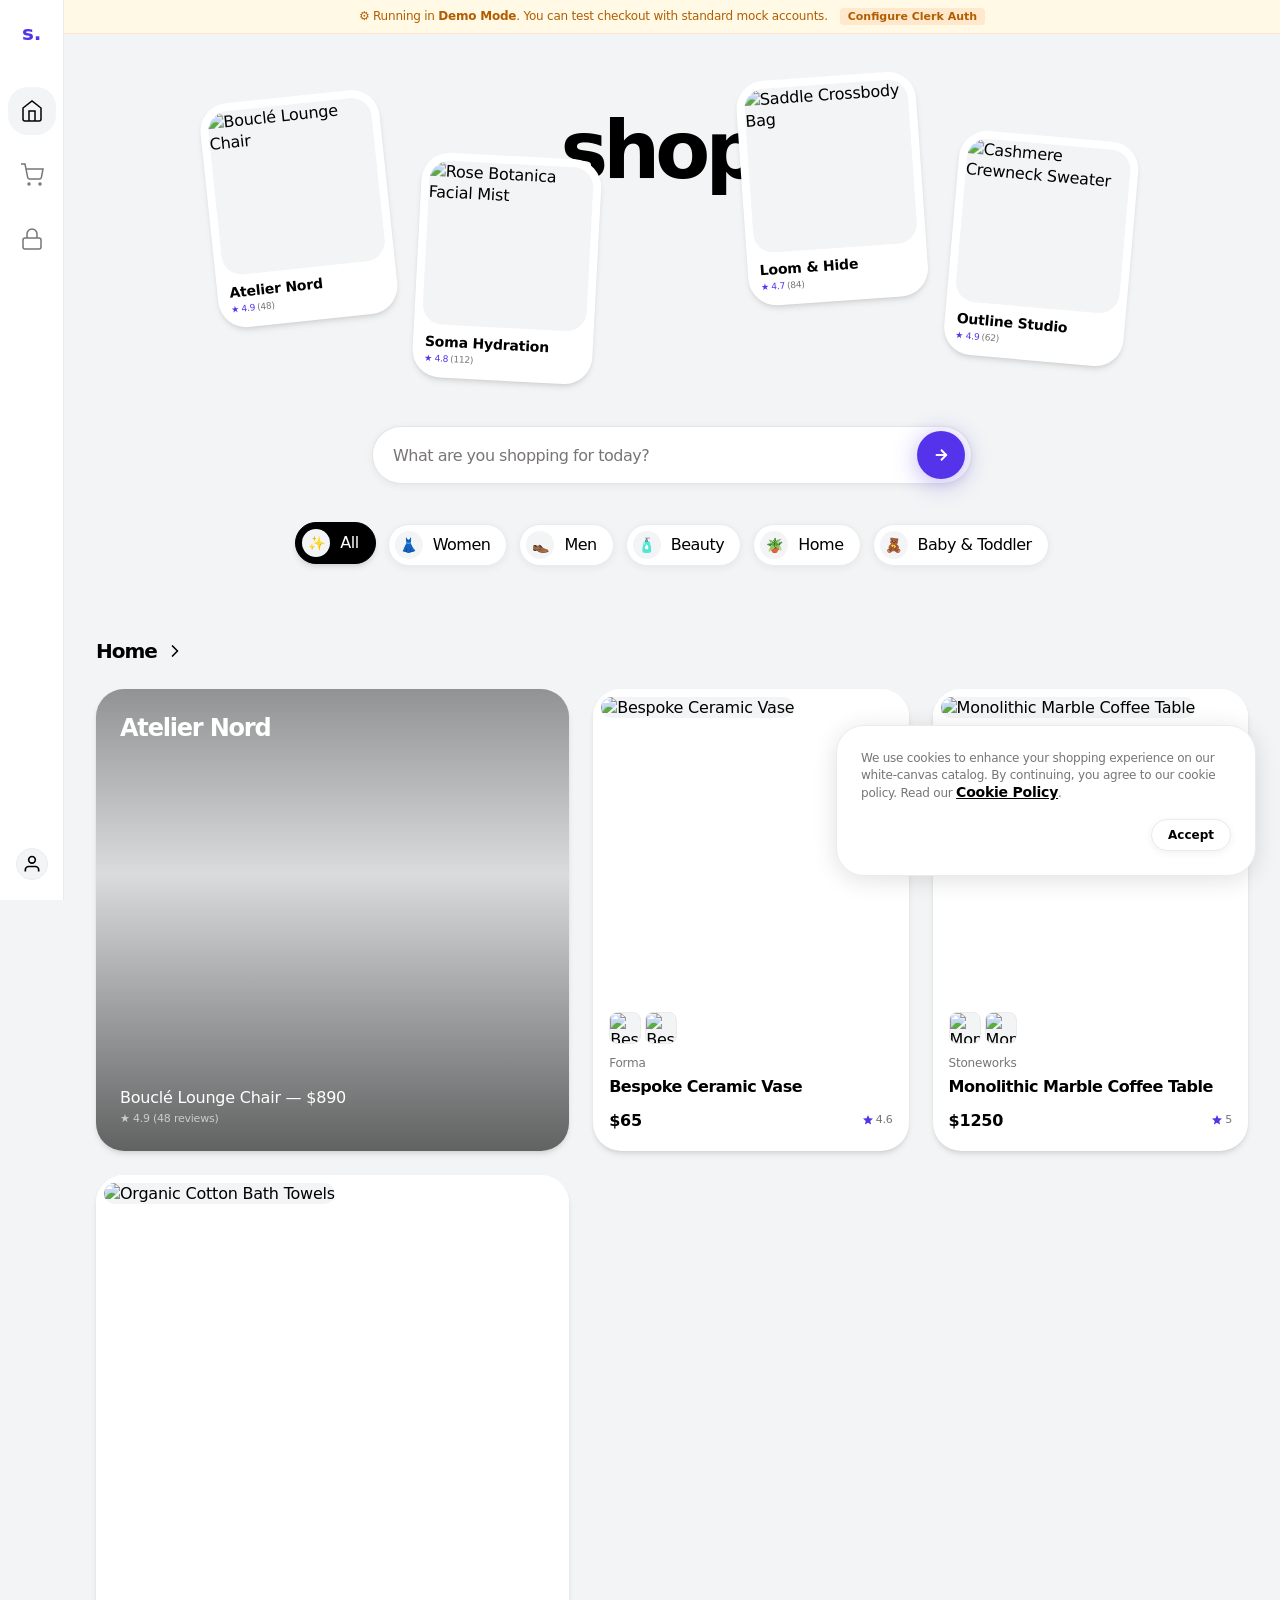
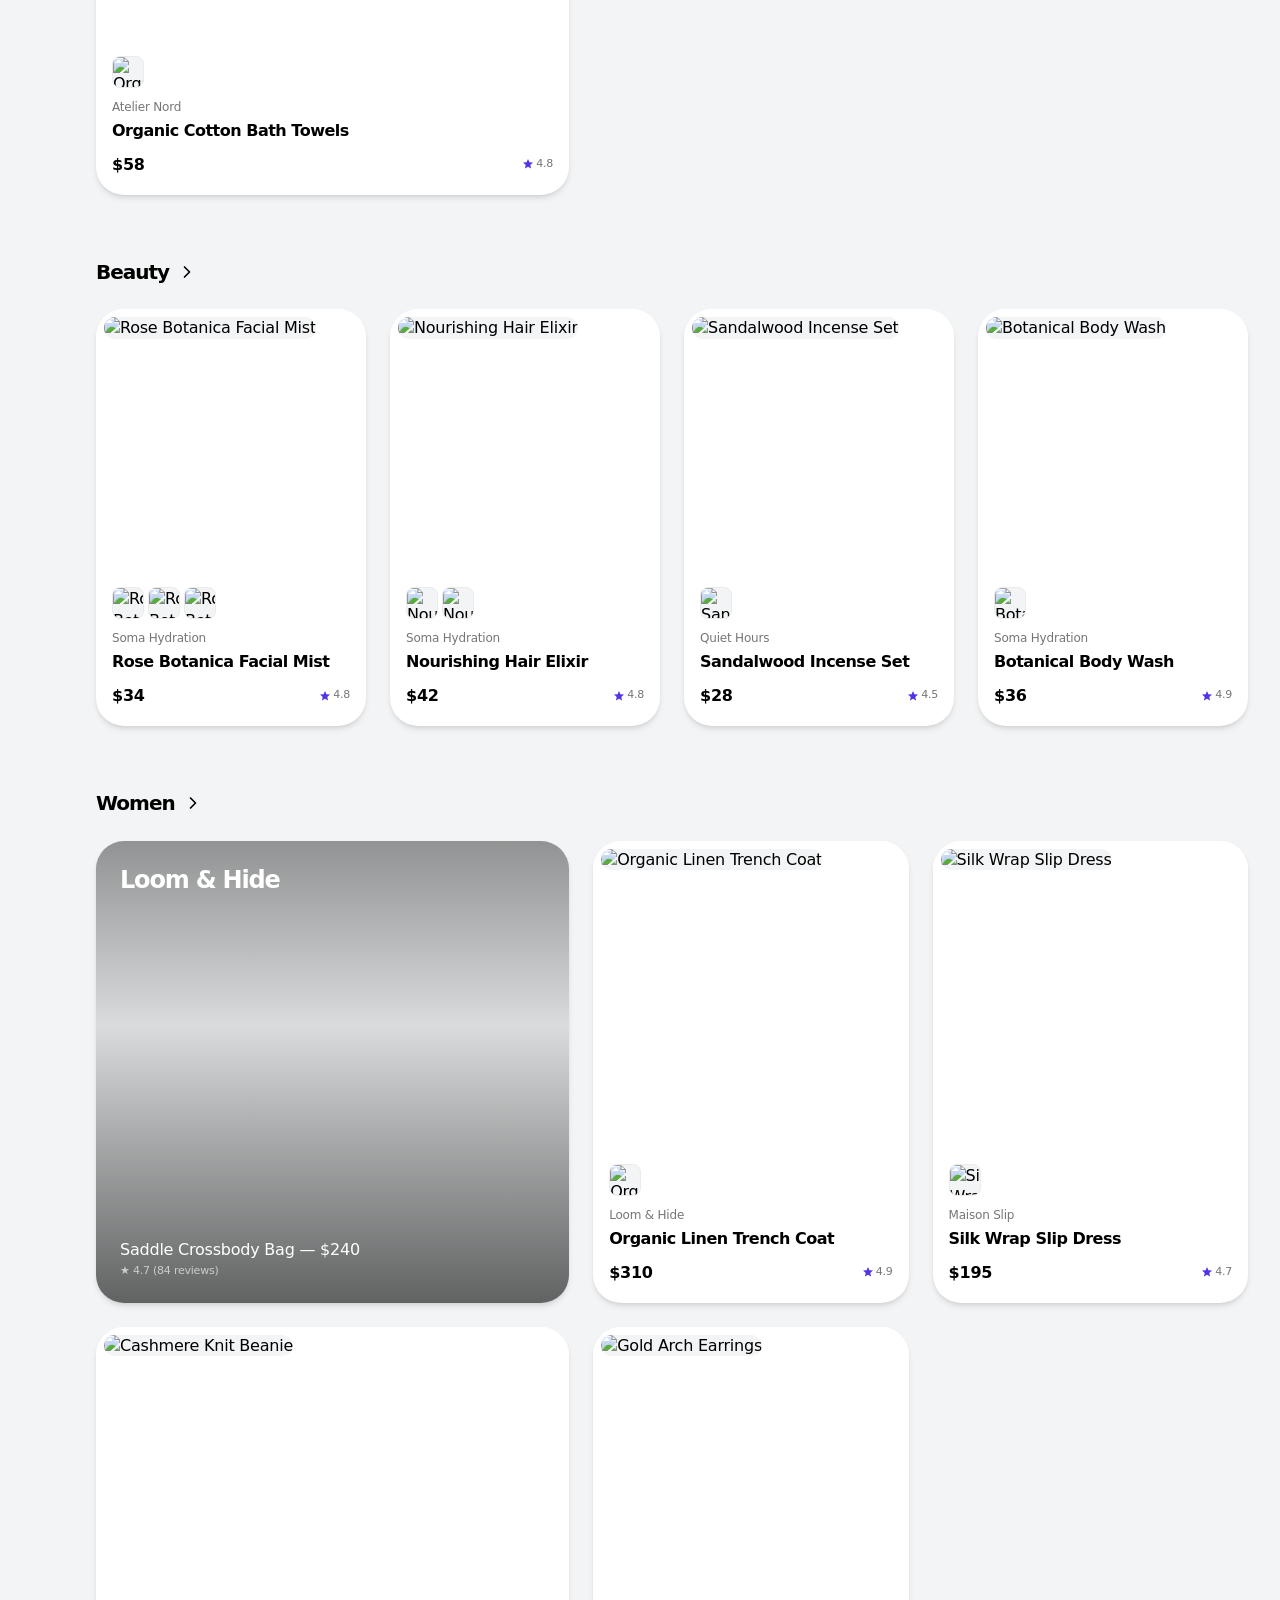
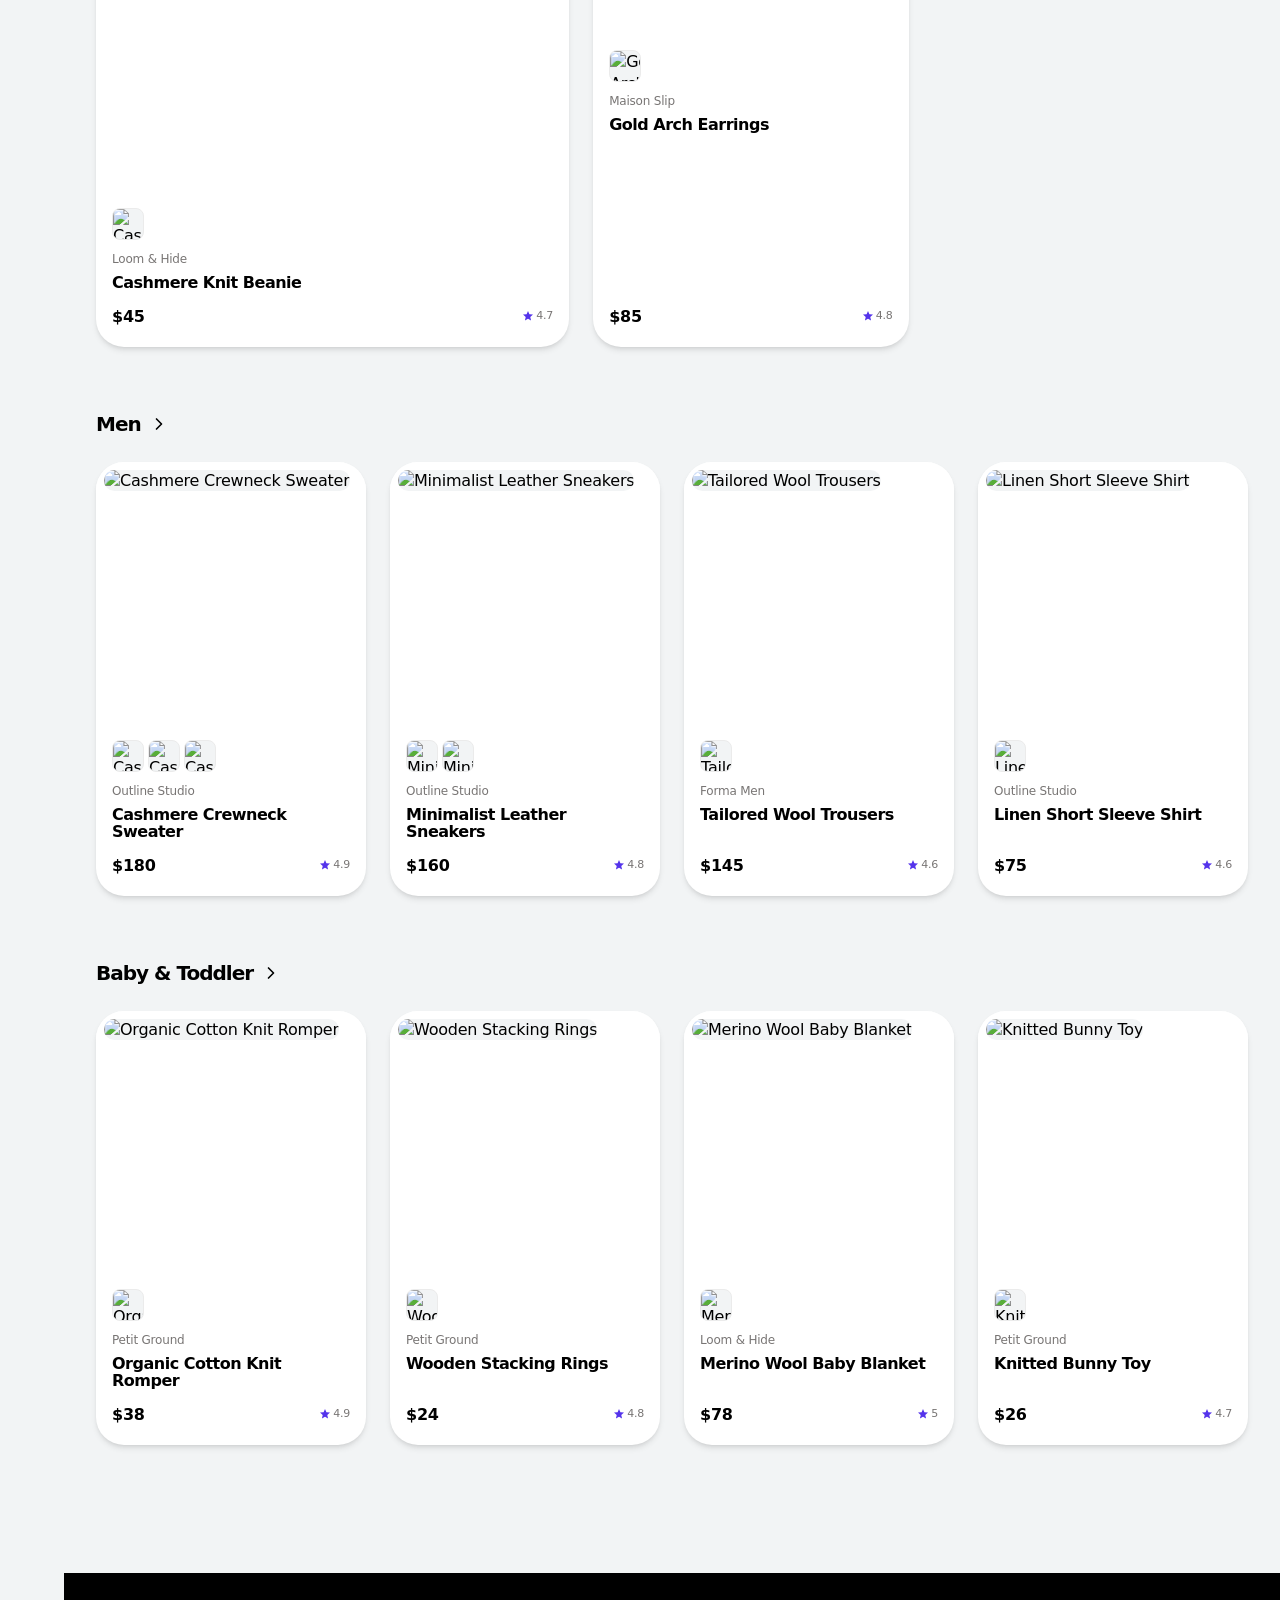
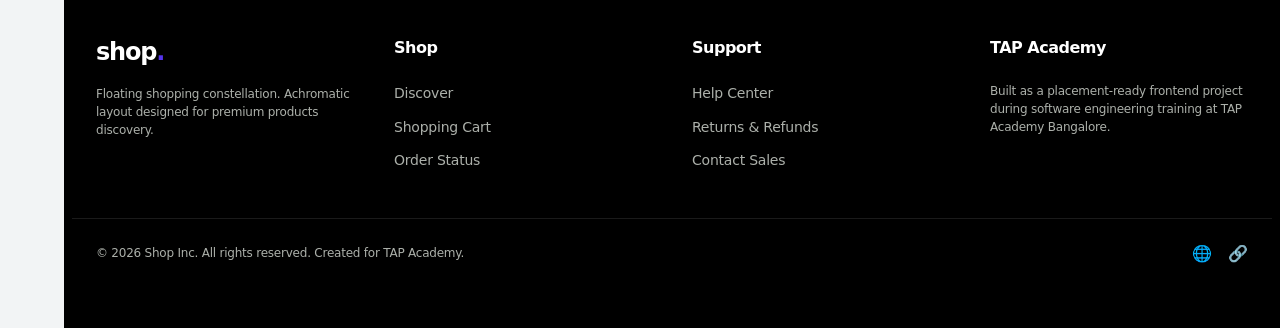
==== commit 31d33971: "Update: Added more products, removed app banner, added responsive bottom nav, and verified Clerk mou" ====
--- a/index.html
+++ b/index.html
@@ -44,16 +44,6 @@
 
     <!-- Main Workspace -->
     <div class="main-wrapper">
-      <!-- App Download Banner -->
-      <header class="app-download-banner">
-        <div class="app-icon">
-          <svg viewBox="0 0 24 24"><path d="M12 2C6.48 2 2 6.48 2 12s4.48 10 10 10 10-4.48 10-10S17.52 2 12 2zm1 14h-2v-4h2v4zm0-6h-2V8h2v2z"/></svg>
-        </div>
-        <a href="https://shop.app" target="_blank" class="app-link">Download Shop app</a>
-        <span class="app-subtext">Available on iOS & Android</span>
-        <svg class="app-banner-arrow" viewBox="0 0 24 24"><polyline points="9 18 15 12 9 6"/></svg>
-      </header>
-
       <!-- Page Content -->
       <main class="content-container">
         <!-- Hero Section with Floating Shopping Constellation -->
--- a/index.css
+++ b/index.css
@@ -1576,3 +1576,96 @@
   font-size: 11px;
   font-weight: bold;
 }
+
+/* Responsive Bottom Nav for Mobile Screen Sizes */
+@media (max-width: 768px) {
+  .sidebar-nav-rail {
+    width: 100% !important;
+    height: 56px !important;
+    position: fixed !important;
+    bottom: 0 !important;
+    top: auto !important;
+    left: 0 !important;
+    right: 0 !important;
+    flex-direction: row !important;
+    padding: 0 var(--spacing-16) !important;
+    border-right: none !important;
+    border-top: 1px solid var(--color-faint-border) !important;
+    justify-content: space-between !important;
+    align-items: center !important;
+  }
+  
+  .sidebar-logo {
+    display: none !important;
+  }
+  
+  .sidebar-menu {
+    flex-direction: row !important;
+    width: auto !important;
+    gap: var(--spacing-32) !important;
+    flex-grow: 0 !important;
+    align-items: center !important;
+  }
+  
+  .sidebar-item {
+    width: 40px !important;
+    height: 40px !important;
+  }
+  
+  .sidebar-profile {
+    margin-top: 0 !important;
+    margin-bottom: 0 !important;
+  }
+  
+  .main-wrapper {
+    margin-left: 0 !important;
+    padding-bottom: 56px !important;
+  }
+  
+  .content-container {
+    padding: var(--spacing-32) var(--spacing-16) var(--spacing-48) var(--spacing-16) !important;
+  }
+
+  .hero-constellation {
+    height: 180px !important;
+  }
+
+  .brand-wordmark {
+    font-size: 56px !important;
+  }
+
+  .constellation-card {
+    width: 110px !important;
+    padding: 4px !important;
+    border-radius: 16px !important;
+  }
+  
+  .constellation-card .card-img-wrapper {
+    border-radius: 12px !important;
+  }
+
+  .constellation-card .brand-name {
+    font-size: var(--text-body-sm) !important;
+  }
+
+  .constellation-card.pos-left {
+    left: 2% !important;
+    transform: rotate(-4deg) translateY(-10px) !important;
+  }
+
+  .constellation-card.pos-center-left {
+    left: 25% !important;
+    transform: rotate(2deg) translateY(20px) !important;
+  }
+
+  .constellation-card.pos-center-right {
+    right: 25% !important;
+    transform: rotate(-2deg) translateY(-20px) !important;
+  }
+
+  .constellation-card.pos-right {
+    right: 2% !important;
+    transform: rotate(4deg) translateY(10px) !important;
+  }
+}
+
